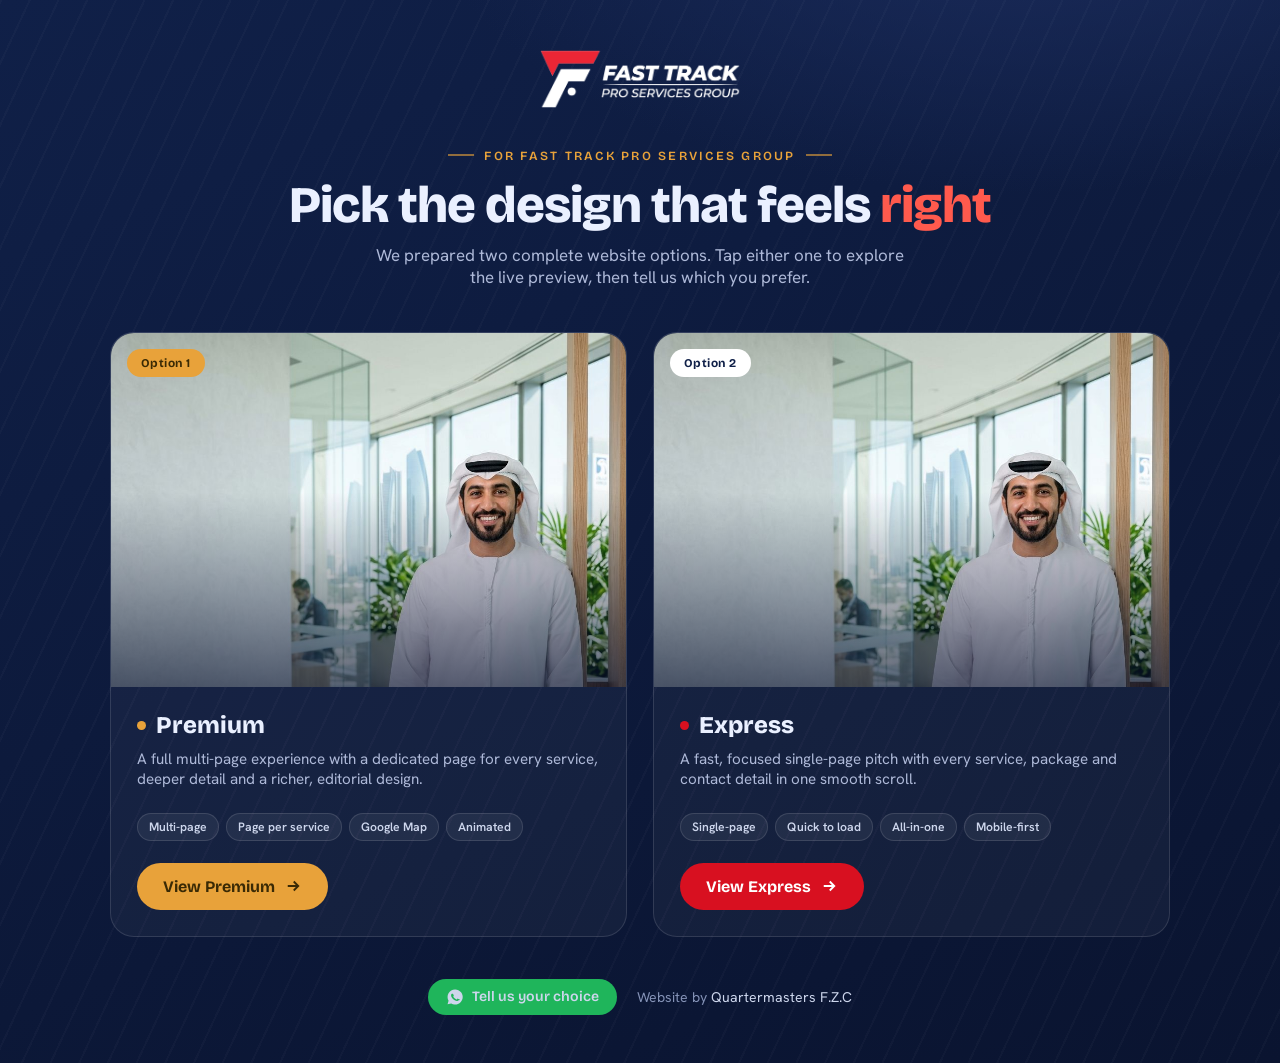
==== index.html @ 2adb4e0c "Fast Track Pro: Option 1 (Premium, multi-page) + Option 2 (Express, single-page) with chooser Co-Aut" ====
<!DOCTYPE html>
<html lang="en">
<head>
<meta charset="UTF-8">
<meta name="viewport" content="width=device-width, initial-scale=1.0">
<title>Fast Track Pro Services Group | Choose a Website Design</title>
<meta name="description" content="Preview two website design options for Fast Track Pro Services Group: a Premium multi-page site and an Express single-page site.">
<meta name="theme-color" content="#102048">
<link rel="icon" type="image/png" href="premium/assets/logos/favicon.png">
<meta property="og:type" content="website">
<meta property="og:site_name" content="Fast Track Pro Services Group">
<meta property="og:title" content="Fast Track Pro Services Group | Website Design Options">
<meta property="og:description" content="Two design options to choose from. Tap to preview the Premium and Express versions.">
<meta property="og:url" content="https://mujtaba9598-hasan.github.io/fasttrackPRo/">
<meta property="og:image" content="https://mujtaba9598-hasan.github.io/fasttrackPRo/premium/assets/brand/og-image.jpg">
<meta property="og:image:width" content="1200"><meta property="og:image:height" content="630">
<meta name="twitter:card" content="summary_large_image">
<meta name="twitter:image" content="https://mujtaba9598-hasan.github.io/fasttrackPRo/premium/assets/brand/og-image.jpg">
<link rel="preconnect" href="https://fonts.googleapis.com">
<link rel="preconnect" href="https://fonts.gstatic.com" crossorigin>
<link href="https://fonts.googleapis.com/css2?family=Bricolage+Grotesque:opsz,wght@12..96,600;12..96,700;12..96,800&family=Hanken+Grotesk:wght@400;500;600&display=swap" rel="stylesheet">
<style>
:root{--navy:#102048;--navy2:#0a1430;--red:#D81020;--gold:#E8A23A;--ink:#16203a;--line:rgba(255,255,255,.12);
  --d:'Bricolage Grotesque',sans-serif;--b:'Hanken Grotesk',sans-serif;--ease:cubic-bezier(.22,.68,0,1)}
*{box-sizing:border-box;margin:0;padding:0}
body{font-family:var(--b);color:#eaf0ff;min-height:100vh;
  background:radial-gradient(1000px 500px at 80% -10%,#1b2c5c 0,transparent 60%),linear-gradient(160deg,#102048,#0a1430);
  display:flex;flex-direction:column;align-items:center;justify-content:center;padding:48px 22px;overflow-x:hidden;position:relative}
body::before{content:"";position:absolute;inset:0;background-image:repeating-linear-gradient(115deg,rgba(255,255,255,.025) 0 2px,transparent 2px 26px);pointer-events:none}
a{text-decoration:none;color:inherit}
img{display:block;max-width:100%}
.wrap{width:100%;max-width:1060px;position:relative;z-index:2;text-align:center}
.logo{height:62px;margin:0 auto 30px;width:auto}
.eyebrow{display:inline-flex;align-items:center;gap:10px;font-family:var(--d);font-weight:600;font-size:.78rem;letter-spacing:.18em;text-transform:uppercase;color:var(--gold)}
.eyebrow::before,.eyebrow::after{content:"";width:26px;height:2px;background:var(--gold);opacity:.6}
h1{font-family:var(--d);font-weight:800;font-size:clamp(2rem,5vw,3.2rem);line-height:1.05;letter-spacing:-.02em;margin:16px 0 12px}
h1 .r{color:#ff5a4d}
.sub{color:#aeb9d8;font-size:1.06rem;max-width:540px;margin:0 auto 44px}
.cards{display:grid;grid-template-columns:1fr 1fr;gap:26px}
.opt{position:relative;background:rgba(255,255,255,.04);border:1px solid var(--line);border-radius:24px;overflow:hidden;text-align:left;
  transition:transform .45s var(--ease),box-shadow .45s,border-color .3s;display:flex;flex-direction:column}
.opt:hover{transform:translateY(-10px);box-shadow:0 40px 80px rgba(0,0,0,.4);border-color:transparent}
.opt-badge{position:absolute;top:16px;left:16px;z-index:3;background:#fff;color:var(--navy);font-family:var(--d);font-weight:700;font-size:.74rem;letter-spacing:.04em;padding:7px 14px;border-radius:999px}
.opt.prem .opt-badge{background:var(--gold);color:#3a2a05}
.shot{aspect-ratio:16/11;overflow:hidden;position:relative;background:#0a1430}
.shot::after{content:"";position:absolute;inset:0;background:linear-gradient(to top,rgba(10,20,48,.65),transparent 55%)}
.shot img{width:100%;height:100%;object-fit:cover;object-position:top center;transition:transform 1.1s var(--ease)}
.opt:hover .shot img{transform:scale(1.06)}
.opt-body{padding:24px 26px 26px}
.opt-name{font-family:var(--d);font-weight:800;font-size:1.5rem;display:flex;align-items:center;gap:10px}
.tagdot{width:9px;height:9px;border-radius:50%;background:var(--red)}
.opt.prem .tagdot{background:var(--gold)}
.opt p{color:#aeb9d8;font-size:.95rem;margin:10px 0 18px;min-height:3em}
.feats{display:flex;flex-wrap:wrap;gap:7px;margin-bottom:22px}
.feats span{font-size:.76rem;font-weight:600;color:#cdd6ec;background:rgba(255,255,255,.06);border:1px solid var(--line);padding:5px 11px;border-radius:999px}
.go{display:inline-flex;align-items:center;gap:9px;font-family:var(--d);font-weight:700;font-size:1rem;padding:14px 26px;border-radius:999px;background:var(--red);color:#fff;transition:.3s var(--ease)}
.opt.prem .go{background:var(--gold);color:#3a2a05}
.go svg{width:18px;height:18px;transition:transform .3s var(--ease)}
.opt:hover .go svg{transform:translateX(4px)}
.foot{margin-top:42px;color:#8492b6;font-size:.88rem;display:flex;gap:8px 20px;align-items:center;justify-content:center;flex-wrap:wrap}
.foot a{color:#cdd6ec}.foot a:hover{color:#fff}
.wa{display:inline-flex;align-items:center;gap:8px;background:#1FB55B;color:#fff;font-family:var(--d);font-weight:600;padding:9px 18px;border-radius:999px}
.wa svg{width:18px;height:18px}
@media(max-width:720px){.cards{grid-template-columns:1fr}.opt p{min-height:0}}
</style>
</head>
<body>
  <div class="wrap">
    <img class="logo" src="premium/assets/logos/fast-track-pro-logo-white.png" alt="Fast Track Pro Services Group">
    <span class="eyebrow">For Fast Track Pro Services Group</span>
    <h1>Pick the design that feels <span class="r">right</span></h1>
    <p class="sub">We prepared two complete website options. Tap either one to explore the live preview, then tell us which you prefer.</p>

    <div class="cards">
      <a class="opt prem" href="premium/index.html" aria-label="View the Premium design">
        <span class="opt-badge">Option 1</span>
        <div class="shot"><img src="premium/assets/img/hero-consultant.jpg" alt="Premium design preview"></div>
        <div class="opt-body">
          <div class="opt-name"><span class="tagdot"></span>Premium</div>
          <p>A full multi-page experience with a dedicated page for every service, deeper detail and a richer, editorial design.</p>
          <div class="feats"><span>Multi-page</span><span>Page per service</span><span>Google Map</span><span>Animated</span></div>
          <span class="go">View Premium <svg viewBox="0 0 24 24" fill="none" stroke="currentColor" stroke-width="2.5"><path d="M5 12h14M13 6l6 6-6 6"/></svg></span>
        </div>
      </a>

      <a class="opt" href="express/index.html" aria-label="View the Express design">
        <span class="opt-badge">Option 2</span>
        <div class="shot"><img src="express/assets/img/hero-consultant.jpg" alt="Express design preview"></div>
        <div class="opt-body">
          <div class="opt-name"><span class="tagdot"></span>Express</div>
          <p>A fast, focused single-page pitch with every service, package and contact detail in one smooth scroll.</p>
          <div class="feats"><span>Single-page</span><span>Quick to load</span><span>All-in-one</span><span>Mobile-first</span></div>
          <span class="go">View Express <svg viewBox="0 0 24 24" fill="none" stroke="currentColor" stroke-width="2.5"><path d="M5 12h14M13 6l6 6-6 6"/></svg></span>
        </div>
      </a>
    </div>

    <div class="foot">
      <a class="wa" href="https://wa.me/971523120954?text=Hi%2C%20I%20have%20chosen%20a%20design%20for%20our%20website." target="_blank" rel="noopener">
        <svg viewBox="0 0 24 24" fill="currentColor"><path d="M12 2a10 10 0 0 0-8.6 15l-1.3 4.7L7 20.5A10 10 0 1 0 12 2Zm5.3 14.1c-.2.6-1.3 1.2-1.8 1.2-.5.1-1 .2-3.2-.7-2.7-1.1-4.4-3.9-4.5-4.1-.1-.2-1-1.4-1-2.6 0-1.3.6-1.9.9-2.1.2-.3.5-.3.7-.3h.5c.2 0 .4 0 .6.5l.8 2c.1.2.1.3 0 .5l-.4.6c-.2.2-.3.3-.1.6.2.3.8 1.3 1.7 2.1 1.2 1 2.1 1.4 2.4 1.5.2.1.4.1.6-.1l.7-.9c.2-.2.4-.2.6-.1l1.9.9c.3.1.4.2.5.3.1.2.1.6-.1 1Z"/></svg>
        Tell us your choice
      </a>
      <span>Website by <a href="#">Quartermasters F.Z.C</a></span>
    </div>
  </div>
</body>
</html>
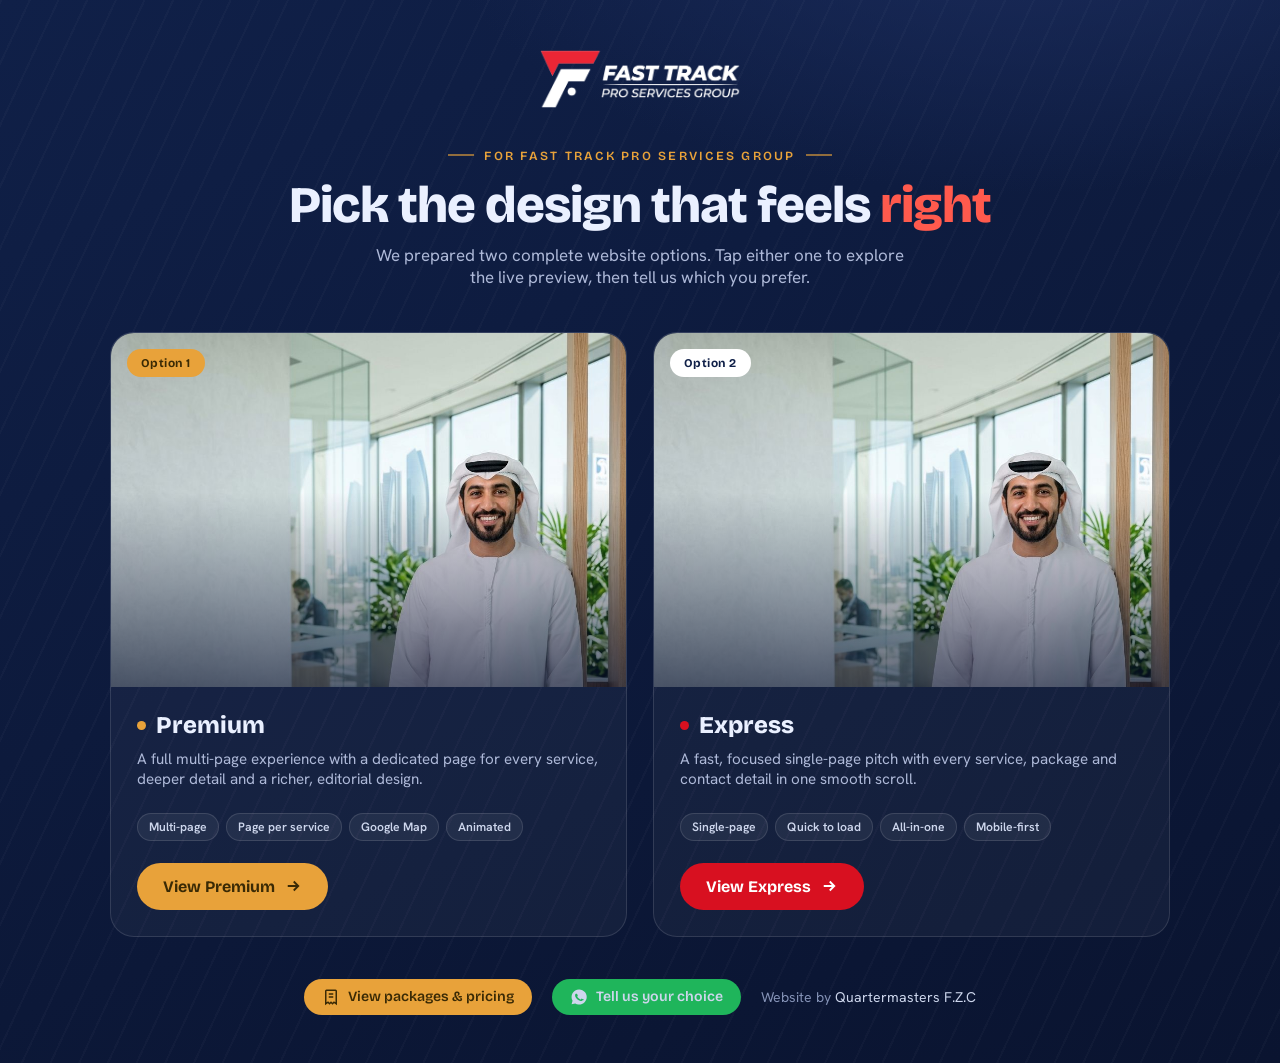
==== commit b6b21aaa: "Add website Packages page (Basic 2500 / Premium 5500) and link from chooser" ====
--- a/index.html
+++ b/index.html
@@ -96,6 +96,10 @@
     </div>
 
     <div class="foot">
+      <a class="wa" style="background:var(--gold);color:#3a2a05" href="offer.html">
+        <svg viewBox="0 0 24 24" fill="none" stroke="currentColor" stroke-width="2"><path d="M6 3h12a1 1 0 0 1 1 1v17l-3-2-2 2-2-2-2 2-2-2-3 2V4a1 1 0 0 1 1-1Z"/><path d="M9 8h6M9 12h6"/></svg>
+        View packages &amp; pricing
+      </a>
       <a class="wa" href="https://wa.me/971523120954?text=Hi%2C%20I%20have%20chosen%20a%20design%20for%20our%20website." target="_blank" rel="noopener">
         <svg viewBox="0 0 24 24" fill="currentColor"><path d="M12 2a10 10 0 0 0-8.6 15l-1.3 4.7L7 20.5A10 10 0 1 0 12 2Zm5.3 14.1c-.2.6-1.3 1.2-1.8 1.2-.5.1-1 .2-3.2-.7-2.7-1.1-4.4-3.9-4.5-4.1-.1-.2-1-1.4-1-2.6 0-1.3.6-1.9.9-2.1.2-.3.5-.3.7-.3h.5c.2 0 .4 0 .6.5l.8 2c.1.2.1.3 0 .5l-.4.6c-.2.2-.3.3-.1.6.2.3.8 1.3 1.7 2.1 1.2 1 2.1 1.4 2.4 1.5.2.1.4.1.6-.1l.7-.9c.2-.2.4-.2.6-.1l1.9.9c.3.1.4.2.5.3.1.2.1.6-.1 1Z"/></svg>
         Tell us your choice
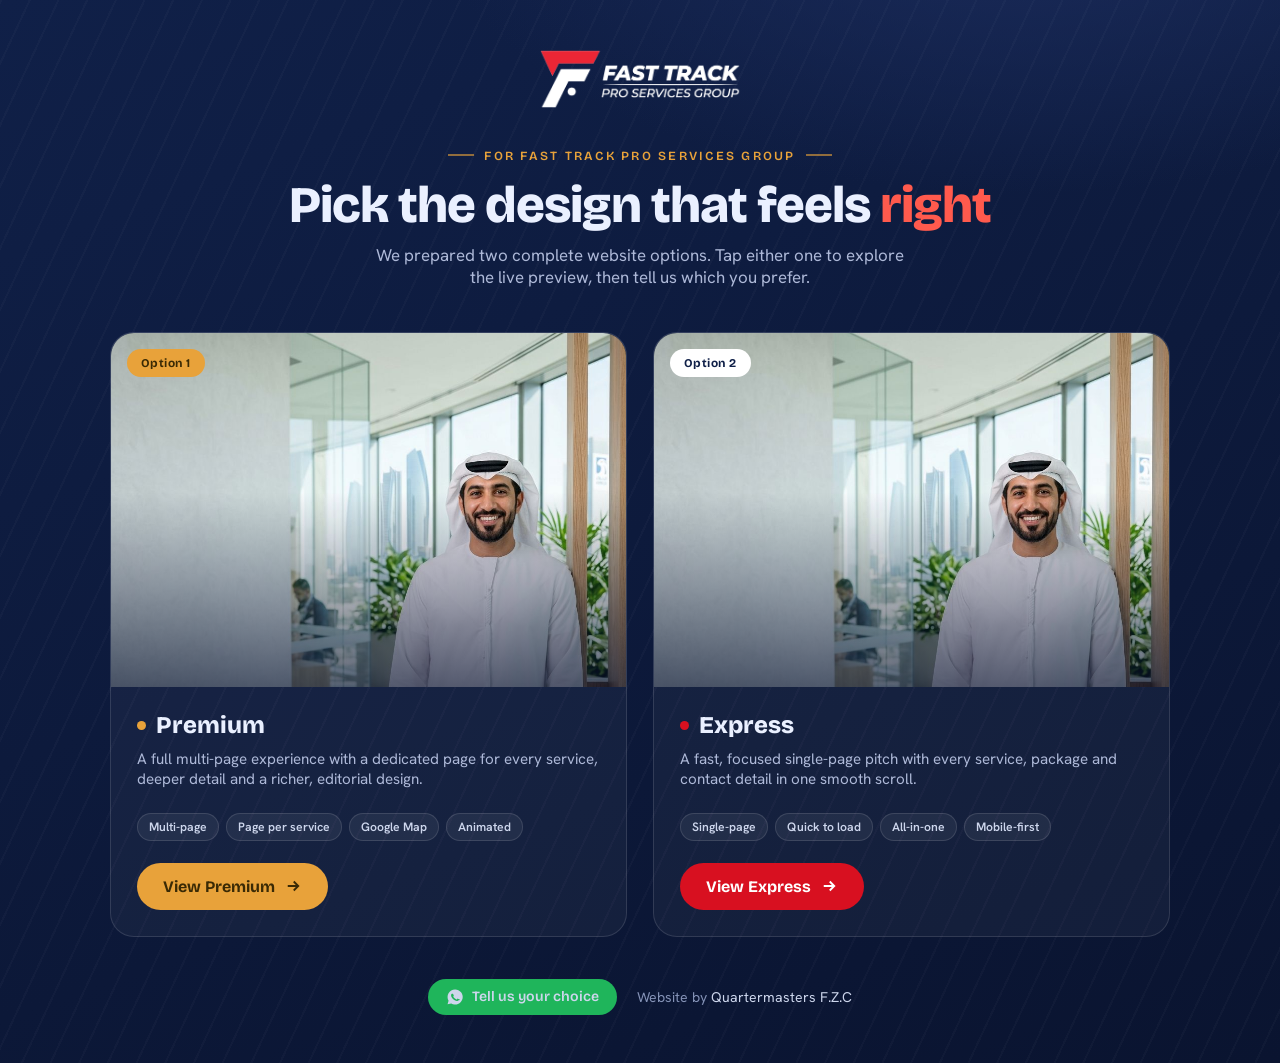
==== commit e204d1b2: "Remove packages page and its image from the public site (moved to a separate A4 sheet)" ====
--- a/index.html
+++ b/index.html
@@ -96,10 +96,6 @@
     </div>
 
     <div class="foot">
-      <a class="wa" style="background:var(--gold);color:#3a2a05" href="offer.html">
-        <svg viewBox="0 0 24 24" fill="none" stroke="currentColor" stroke-width="2"><path d="M6 3h12a1 1 0 0 1 1 1v17l-3-2-2 2-2-2-2 2-2-2-3 2V4a1 1 0 0 1 1-1Z"/><path d="M9 8h6M9 12h6"/></svg>
-        View packages &amp; pricing
-      </a>
       <a class="wa" href="https://wa.me/971523120954?text=Hi%2C%20I%20have%20chosen%20a%20design%20for%20our%20website." target="_blank" rel="noopener">
         <svg viewBox="0 0 24 24" fill="currentColor"><path d="M12 2a10 10 0 0 0-8.6 15l-1.3 4.7L7 20.5A10 10 0 1 0 12 2Zm5.3 14.1c-.2.6-1.3 1.2-1.8 1.2-.5.1-1 .2-3.2-.7-2.7-1.1-4.4-3.9-4.5-4.1-.1-.2-1-1.4-1-2.6 0-1.3.6-1.9.9-2.1.2-.3.5-.3.7-.3h.5c.2 0 .4 0 .6.5l.8 2c.1.2.1.3 0 .5l-.4.6c-.2.2-.3.3-.1.6.2.3.8 1.3 1.7 2.1 1.2 1 2.1 1.4 2.4 1.5.2.1.4.1.6-.1l.7-.9c.2-.2.4-.2.6-.1l1.9.9c.3.1.4.2.5.3.1.2.1.6-.1 1Z"/></svg>
         Tell us your choice
